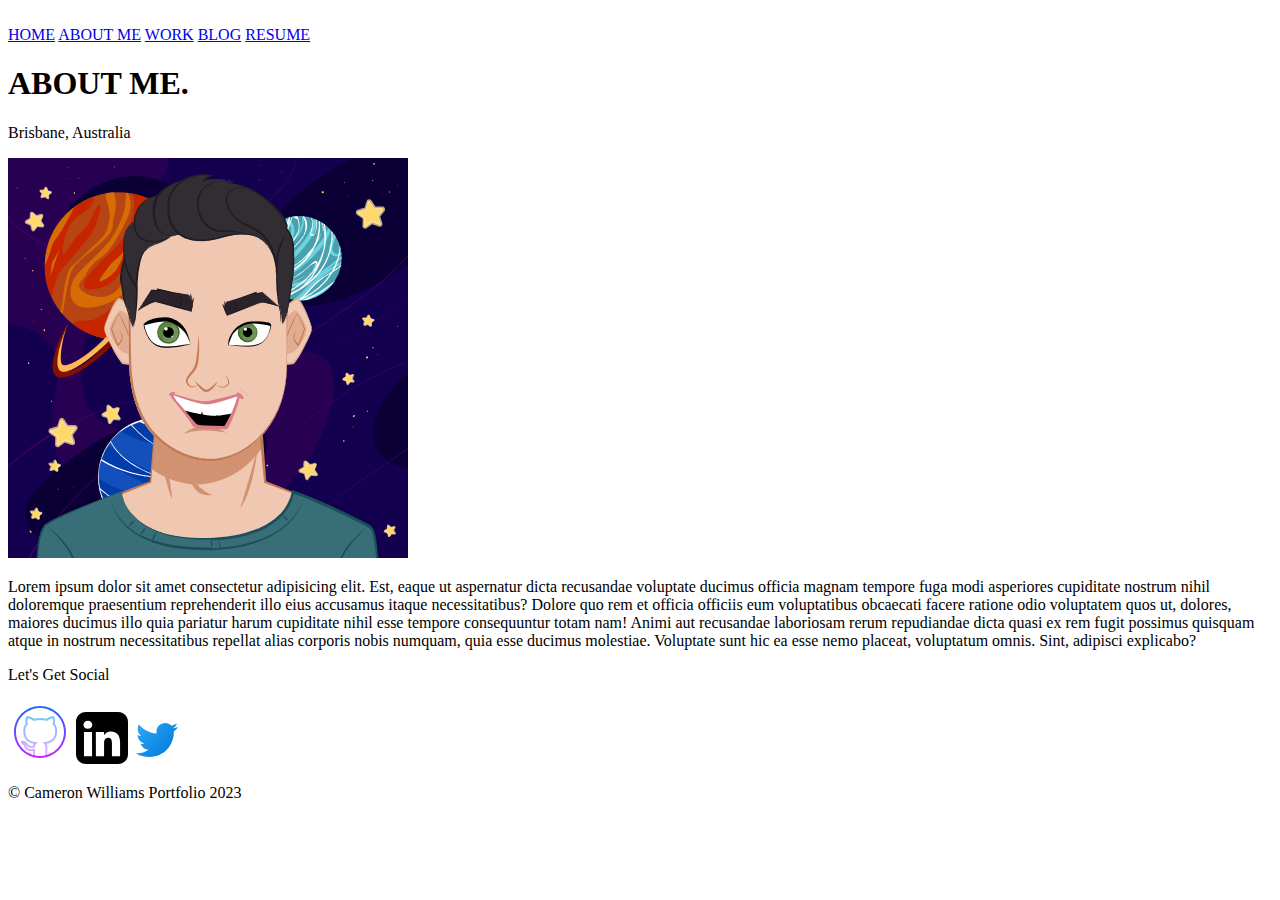
==== src/about-me.html @ 463c6238 "html has been updated for all pages" ====
<!DOCTYPE html>
<html lang="en">
<head>
    <meta charset="UTF-8">
    <meta http-equiv="X-UA-Compatible" content="IE=edge">
    <meta name="viewport" content="width=device-width, initial-scale=1.0">
    <title>Document</title>
</head>
<body>
        <!-- Start of header area -->
            <header>
                <!-- PlaceHolder for Brand image -->
                <img id="logo">

                <!-- Main navigation -->
                <nav>
                    <a href="index.html">HOME</a>
                    <a href="about-me.html">ABOUT ME</a>
                    <a href="work.html">WORK</a>
                    <a href="blog.html">BLOG</a>
                    <a href="resume.html">RESUME</a>
                </nav>
            </header>

            <!-- BIG Hero TEXT  -->
    <section id="hero">
        <h1>ABOUT ME.</h1>
        <p>Brisbane, Australia</p> 
    </section>
        <img src="images/avatar.png" alt="Profile Image of Cameron" />
    <article>
        <p>Lorem ipsum dolor sit amet consectetur adipisicing elit. Est, eaque ut aspernatur dicta recusandae voluptate ducimus officia magnam tempore fuga modi asperiores cupiditate nostrum nihil doloremque praesentium reprehenderit illo eius accusamus itaque necessitatibus? Dolore quo rem et officia officiis eum voluptatibus obcaecati facere ratione odio voluptatem quos ut, dolores, maiores ducimus illo quia pariatur harum cupiditate nihil esse tempore consequuntur totam nam! Animi aut recusandae laboriosam rerum repudiandae dicta quasi ex rem fugit possimus quisquam atque in nostrum necessitatibus repellat alias corporis nobis numquam, quia esse ducimus molestiae. Voluptate sunt hic ea esse nemo placeat, voluptatum omnis. Sint, adipisci explicabo?</p>
    </article>
    </main>
<!-- Social Links above footer of page -->
    <section id="social-links">
        <p>Let's Get Social</p>
        <nav>
            <a href="https://github.com/CameronWD"><img src="images/github.svg" alt="GitHub" /></a>
            <a href="https://linkedin.com"><img src="images/linkedin.svg" alt="LinkedIn" /></a>
            <a href="https://twitter.com"><img src="images/twitter.svg" alt="Twitter" /></a>
        </nav>
    </section>
<!-- Footer section -->
    <footer>
            <p>&copy; Cameron Williams Portfolio 2023</p>
    </footer>
</body>
</html>
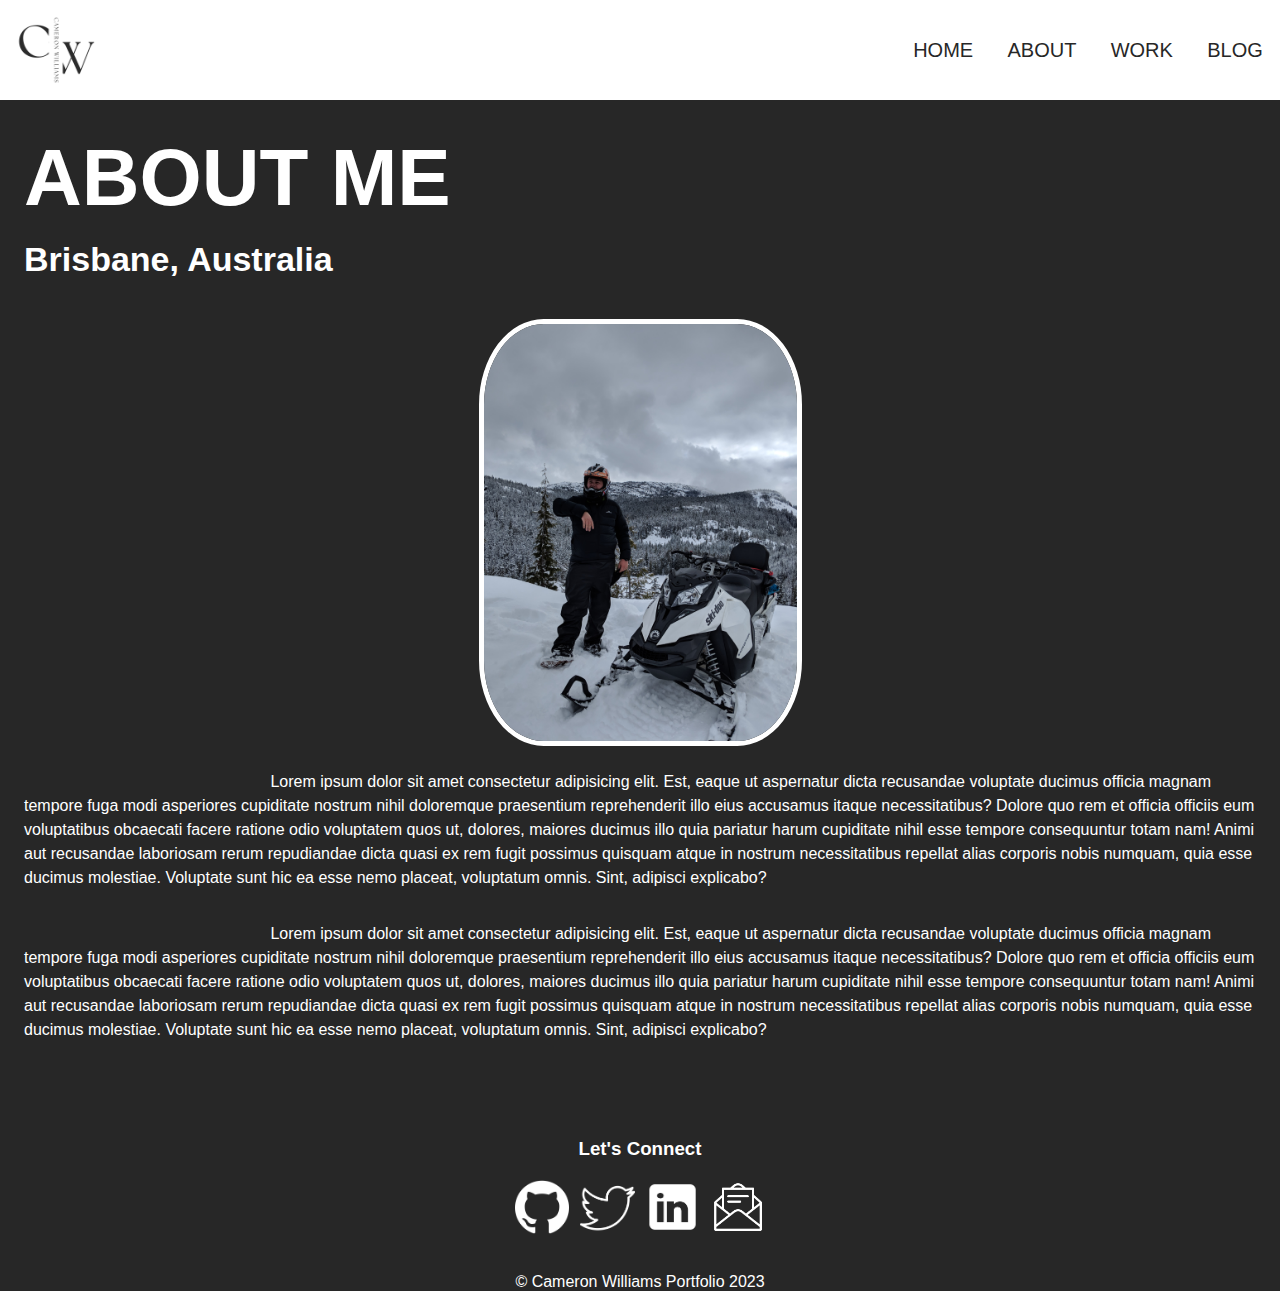
==== commit 61a68bd8: "updated all html and css" ====
--- a/src/about-me.html
+++ b/src/about-me.html
@@ -5,45 +5,46 @@
     <meta http-equiv="X-UA-Compatible" content="IE=edge">
     <meta name="viewport" content="width=device-width, initial-scale=1.0">
     <title>Document</title>
+    <link rel="stylesheet" href="common.css">
 </head>
 <body>
-        <!-- Start of header area -->
-            <header>
-                <!-- PlaceHolder for Brand image -->
-                <img id="logo">
-
-                <!-- Main navigation -->
-                <nav>
-                    <a href="index.html">HOME</a>
-                    <a href="about-me.html">ABOUT ME</a>
-                    <a href="work.html">WORK</a>
-                    <a href="blog.html">BLOG</a>
-                    <a href="resume.html">RESUME</a>
-                </nav>
-            </header>
+    <header>
+        <!-- PlaceHolder for Brand image -->
+        <img id="logo" src="images/CWLogoWhite.png"/>
+        <nav>
+            <a href="index.html">HOME</a>
+            <a href="about-me.html">ABOUT</a>
+            <a href="work.html">WORK</a>
+            <a href="blog.html">BLOG</a>
+        </nav>
+    </header>
 
             <!-- BIG Hero TEXT  -->
     <section id="hero">
-        <h1>ABOUT ME.</h1>
-        <p>Brisbane, Australia</p> 
+        <h1>ABOUT ME</h1>
+        <h2>Brisbane, Australia</h2>
+        <img class="aboutmeimage" src="images/mesnow.jpg" alt="Profile Image of Cameron" /> 
     </section>
-        <img src="images/avatar.png" alt="Profile Image of Cameron" />
+    <main>
     <article>
-        <p>Lorem ipsum dolor sit amet consectetur adipisicing elit. Est, eaque ut aspernatur dicta recusandae voluptate ducimus officia magnam tempore fuga modi asperiores cupiditate nostrum nihil doloremque praesentium reprehenderit illo eius accusamus itaque necessitatibus? Dolore quo rem et officia officiis eum voluptatibus obcaecati facere ratione odio voluptatem quos ut, dolores, maiores ducimus illo quia pariatur harum cupiditate nihil esse tempore consequuntur totam nam! Animi aut recusandae laboriosam rerum repudiandae dicta quasi ex rem fugit possimus quisquam atque in nostrum necessitatibus repellat alias corporis nobis numquam, quia esse ducimus molestiae. Voluptate sunt hic ea esse nemo placeat, voluptatum omnis. Sint, adipisci explicabo?</p>
+        <p class="mainparagraphs">Lorem ipsum dolor sit amet consectetur adipisicing elit. Est, eaque ut aspernatur dicta recusandae voluptate ducimus officia magnam tempore fuga modi asperiores cupiditate nostrum nihil doloremque praesentium reprehenderit illo eius accusamus itaque necessitatibus? Dolore quo rem et officia officiis eum voluptatibus obcaecati facere ratione odio voluptatem quos ut, dolores, maiores ducimus illo quia pariatur harum cupiditate nihil esse tempore consequuntur totam nam! Animi aut recusandae laboriosam rerum repudiandae dicta quasi ex rem fugit possimus quisquam atque in nostrum necessitatibus repellat alias corporis nobis numquam, quia esse ducimus molestiae. Voluptate sunt hic ea esse nemo placeat, voluptatum omnis. Sint, adipisci explicabo?</p>
+        <p class="mainparagraphs">Lorem ipsum dolor sit amet consectetur adipisicing elit. Est, eaque ut aspernatur dicta recusandae voluptate ducimus officia magnam tempore fuga modi asperiores cupiditate nostrum nihil doloremque praesentium reprehenderit illo eius accusamus itaque necessitatibus? Dolore quo rem et officia officiis eum voluptatibus obcaecati facere ratione odio voluptatem quos ut, dolores, maiores ducimus illo quia pariatur harum cupiditate nihil esse tempore consequuntur totam nam! Animi aut recusandae laboriosam rerum repudiandae dicta quasi ex rem fugit possimus quisquam atque in nostrum necessitatibus repellat alias corporis nobis numquam, quia esse ducimus molestiae. Voluptate sunt hic ea esse nemo placeat, voluptatum omnis. Sint, adipisci explicabo?</p>
     </article>
     </main>
-<!-- Social Links above footer of page -->
-    <section id="social-links">
-        <p>Let's Get Social</p>
-        <nav>
-            <a href="https://github.com/CameronWD"><img src="images/github.svg" alt="GitHub" /></a>
-            <a href="https://linkedin.com"><img src="images/linkedin.svg" alt="LinkedIn" /></a>
-            <a href="https://twitter.com"><img src="images/twitter.svg" alt="Twitter" /></a>
-        </nav>
+<!-- Footer section -->
+<footer>
+    <section class="social-links">
+        <div>
+            <h3>Let's Connect</h3>
+            <nav>
+                <a href="https://github.com/"><img src="images/githubw.png" alt="Link to GitHub Profile"/></a>
+                <a href="https://twitter.com/"><img src="images/twitterw.png" alt="Link to twitter profile" /></a>
+                <a href="https://au.linkedin.com/"><img src="images/linkedinw.png" alt="Link to Linkdin profile" /></a>
+                <a href="mailto:14041@coderacademy.edu.au"><img src="images/emailw.png" alt="Click to email me" /></a>
+            </nav>
+        </div>
     </section>
-<!-- Footer section -->
-    <footer>
-            <p>&copy; Cameron Williams Portfolio 2023</p>
-    </footer>
+        <p>&copy; Cameron Williams Portfolio 2023</p>
+</footer>
 </body>
 </html>--- a/src/common.css
+++ b/src/common.css
@@ -0,0 +1,297 @@
+/* Fonts for webpage */
+@import url(https://fonts.googleapis.com/css?family=Montserrat);
+
+/* Site Styling */
+* {
+    box-sizing: border-box;
+    margin: 0;
+    padding: 0;
+    font-family: Roboto, Arial, Helvetica, sans-serif
+}
+
+body {
+    display: flex;
+    flex-direction: column;
+    background-color: #272727;
+    color: white;
+}
+
+header {
+    display: flex;
+    flex-direction: column;
+    align-items: center;
+    padding: 0rem 0 1rem;
+    background-color: white;
+    max-height: 100px;
+}
+
+#logo {
+    width:25%;
+    margin-bottom: 1rem;
+    height: 50%;
+}
+
+header nav {
+    display: flex;
+    justify-content: space-around;
+    width: 80%;
+    overflow:visible;
+}
+
+header nav a {
+    font-size: 1.25rem;
+    color: #272727;
+    text-decoration: none;
+}
+
+#hero {
+    display: flex;
+    flex-direction: column;
+    margin: 1.5rem 1rem;
+}
+#hero h1 {
+    padding: 0.5rem;
+    font-weight: 800;
+    font-size: 10vw;
+}
+#subherobox {
+  display: flex;
+  flex-direction: row;
+}
+#hero h2 {
+    font-size: 4.5vw;
+    padding: 0.5rem;
+}
+
+#bigthree {
+    display: flex;
+    flex-direction: column;
+    align-items: flex-end;
+    justify-content: space-around;
+    white-space: nowrap;
+    width: 50%;
+}
+
+#resumelink img {
+  width: 10vw;
+  float: right;
+  margin-top: 3vh;
+  max-width: 50px;
+}
+
+main {
+    display: flex;
+    align-items: center;
+    margin: 0rem 0.5rem;
+    flex-flow: row;
+    flex-wrap: wrap;
+    justify-content: center;
+}
+
+.mainparagraphs {
+    display: flex;
+    flex-direction: column;
+    align-items: flex-start;
+    margin: 0rem 1rem;
+    text-indent: 20%;
+    margin-bottom: 2rem;
+    line-height: 1.5rem;
+}
+#homepagepicture {
+    width: 50%;
+    border-radius: 50%;
+    float: left;
+    padding: 1rem;
+}
+
+.workimage {
+    max-width: 100%;
+    height: auto;
+    display: inline;
+    margin-bottom: 1rem;
+    width: 100%;
+    border-radius: 5%;
+}
+
+.mywork {
+    margin: 0rem 1rem;
+    min-width: 200px;
+    max-width: 500px;
+    display: flex;
+    flex-flow: column;
+}
+.mywork h2 {
+    line-height: 2rem;
+    margin-bottom: 1rem;
+    text-align: center;
+}
+
+.mywork p {
+    margin-bottom: 6rem;
+}
+.aboutmeimage {
+    display: block;
+    width: 45%;
+    border-radius: 20%;
+    margin-left: auto;
+    margin-right: auto;
+    border: 5px solid white;
+    margin-top: 2rem;
+}
+.social-links {
+    margin: 2rem 2rem;
+    display: flex;
+    justify-content: center;
+}
+.social-links h3 {
+    text-align: center;
+    padding: 1rem;
+}
+.social-links img {
+    width: clamp(2.5rem,2.5vw + 1.8rem, 4rem);
+    padding: 0.2rem;
+}
+
+.social-links img:hover {
+    transform: scale(1.1);
+}
+
+footer {
+    text-align: center;
+    margin-top: 1rem;
+}
+
+
+.container {
+  width: 90%;
+  margin:0 auto;
+}
+.heading {
+  text-align: center;
+  margin:60px 0px;
+  font-size: 1rem;
+}
+.blog-card-area {
+  display: flex;
+  flex-wrap: wrap;
+}
+.blog-card {
+  flex:1;
+  padding:0px 20px;
+  display: flex;
+  margin-bottom: 3rem;
+  min-width: 20rem;
+}
+.blog-content{
+  flex:1;
+  display: flex;
+  flex-direction: column;
+  border-style: solid;
+  padding: 3vw;
+  box-shadow: 8px 10px rgb(97, 96, 96);
+  
+}
+.blog-content:hover{
+  border-color: #7e3975;
+  box-shadow: 8px 10px #7e3975;
+}
+
+.blog-content img{
+  width: 100%;
+  height: auto;
+  object-fit: cover;
+}
+
+.blog-content h3{
+  font-size: 1.1rem;
+  margin: 15px;
+  text-align: center;
+}
+.blog-content p{
+  font-size: 1rem;
+  margin: 15px;
+}
+.read-more {
+  text-decoration: none;
+  display: block;
+  text-align: center;
+  padding:10px 0px;
+  background-color: rgb(97, 96, 96);
+  color: #fff;
+  font-size: 1rem;
+  border-radius: 5px;
+  margin-top: 5px;
+  transition: all 0.5s ease;
+}
+
+.read-more:hover{
+  background-color: #7e3975;
+  cursor: pointer;
+}
+
+
+/* *** TABLET STYLES */
+
+@media only screen and (min-width: 540px ) {
+  header {
+    flex-direction: row;
+    justify-content: space-around;
+    padding: 0;
+  }
+  #logo {
+    width: 10%;
+    margin-bottom: 0;
+    max-height: 100px;
+    max-width: 110px;
+  }
+}
+
+@media only screen and (min-width: 750px){
+#hero h1 {
+    font-size: 80px;
+}
+#subherobox {
+  justify-content: center;
+}
+#hero h2 {
+    font-size: 34px;
+    padding: 0.5rem;
+}
+#homepagepicture {
+  width: 360px;
+}
+#bigthree {
+  align-items: center;
+}
+.aboutmeimage {
+  width: 323px;
+}
+header {
+  justify-content: space-between;
+}
+header nav{
+  width: 40%;
+}
+}
+
+/* *** DESKTOP STYLES *** */
+@media only screen and (min-width: 1000px){
+header nav{
+  width: 30%;
+}
+}
+
+@media only screen and (min-width: 1300px){
+
+  #hero h1 {
+    display: flex;
+    justify-content: flex-start;
+    font-size: 10vw;
+  }
+
+  #resumelink img {
+    margin-left: 3rem;
+    margin-top: 8vw;
+    max-width: 50px;
+}
+}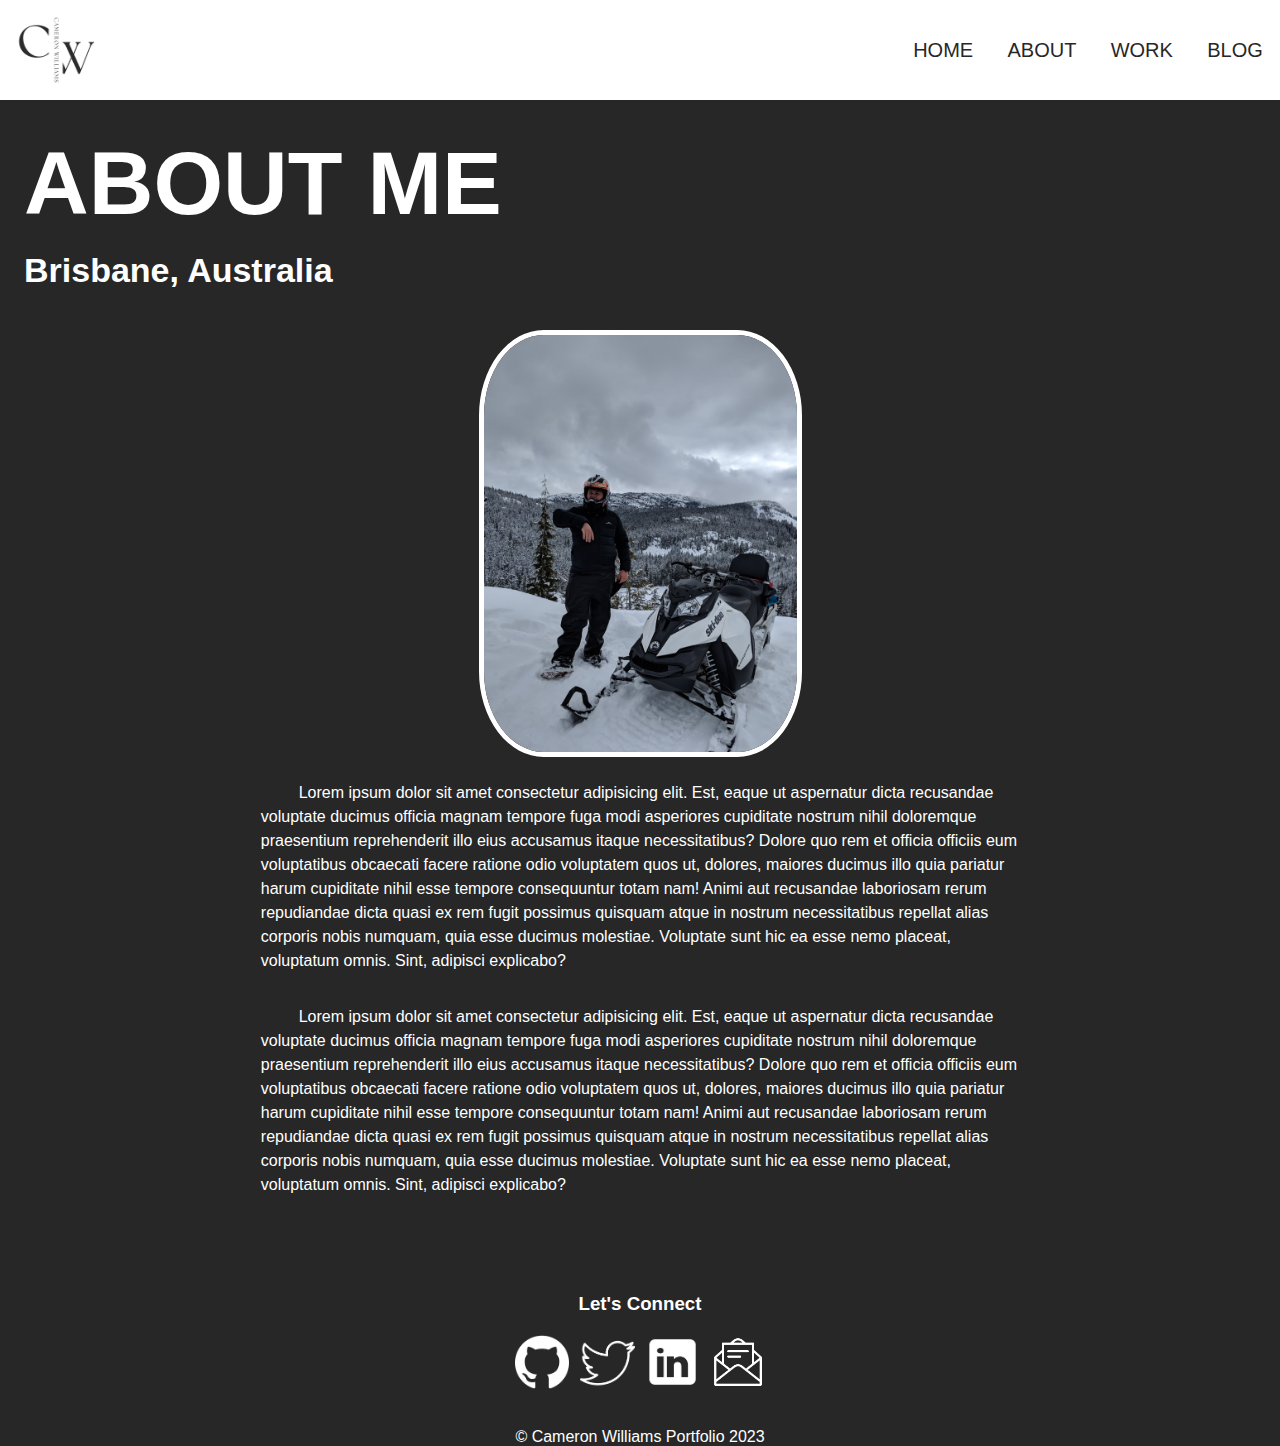
==== commit 4eac83f9: "updating social links" ====
--- a/src/about-me.html
+++ b/src/about-me.html
@@ -37,9 +37,9 @@
         <div>
             <h3>Let's Connect</h3>
             <nav>
-                <a href="https://github.com/"><img src="images/githubw.png" alt="Link to GitHub Profile"/></a>
+                <a href="https://github.com/CameronWD"><img src="images/githubw.png" alt="Link to GitHub Profile"/></a>
                 <a href="https://twitter.com/"><img src="images/twitterw.png" alt="Link to twitter profile" /></a>
-                <a href="https://au.linkedin.com/"><img src="images/linkedinw.png" alt="Link to Linkdin profile" /></a>
+                <a href="https://www.linkedin.com/in/cameron-williams-93318a238/"><img src="images/linkedinw.png" alt="Link to Linkdin profile" /></a>
                 <a href="mailto:14041@coderacademy.edu.au"><img src="images/emailw.png" alt="Click to email me" /></a>
             </nav>
         </div>
--- a/src/common.css
+++ b/src/common.css
@@ -26,9 +26,8 @@
 }
 
 #logo {
-    width:25%;
     margin-bottom: 1rem;
-    height: 50%;
+    height: 70%;
 }
 
 header nav {
@@ -75,7 +74,7 @@
 #resumelink img {
   width: 10vw;
   float: right;
-  margin-top: 3vh;
+  margin-top: 3vw;
   max-width: 50px;
 }
 
@@ -88,6 +87,13 @@
     justify-content: center;
 }
 
+.blogimage {
+  display: block;
+  margin-left: auto;
+  margin-right: auto;
+  width:40%;
+  border-radius: 10%;
+}
 .mainparagraphs {
     display: flex;
     flex-direction: column;
@@ -160,7 +166,6 @@
     text-align: center;
     margin-top: 1rem;
 }
-
 
 .container {
   width: 90%;
@@ -272,6 +277,11 @@
 header nav{
   width: 40%;
 }
+.mainparagraphs {
+  text-indent: 5%;
+  margin-left: 20%;
+  margin-right: 20%;
+}
 }
 
 /* *** DESKTOP STYLES *** */
@@ -279,19 +289,48 @@
 header nav{
   width: 30%;
 }
+#hero h1 {
+  padding: 0.5rem;
+  font-weight: 800;
+  font-size: 7vw;
+}
 }
 
 @media only screen and (min-width: 1300px){
 
   #hero h1 {
-    display: flex;
-    justify-content: flex-start;
-    font-size: 10vw;
-  }
-
+    font-size: 8vw;
+  }
   #resumelink img {
     margin-left: 3rem;
-    margin-top: 8vw;
+    margin-top: 7vw;
     max-width: 50px;
 }
+.mainparagraphs {
+  font-size: 1.5rem;
+  line-height: 2rem;
+  margin-left: 30%;
+  margin-right: 30%;
+}
+#hero h2 {
+  font-size: 34px;
+  padding: 0.5rem;
+}
+}
+
+@media only screen and (min-width: 2000px){
+  .aboutmeimage {
+    width: 500px;
+  }
+
+  #hero h1 {
+    font-size: 5vw;
+  }
+
+  #homepagepicture {
+    width: 600px;
+  }
+  #hero h2 {
+    font-size: 2vw;
+}
 }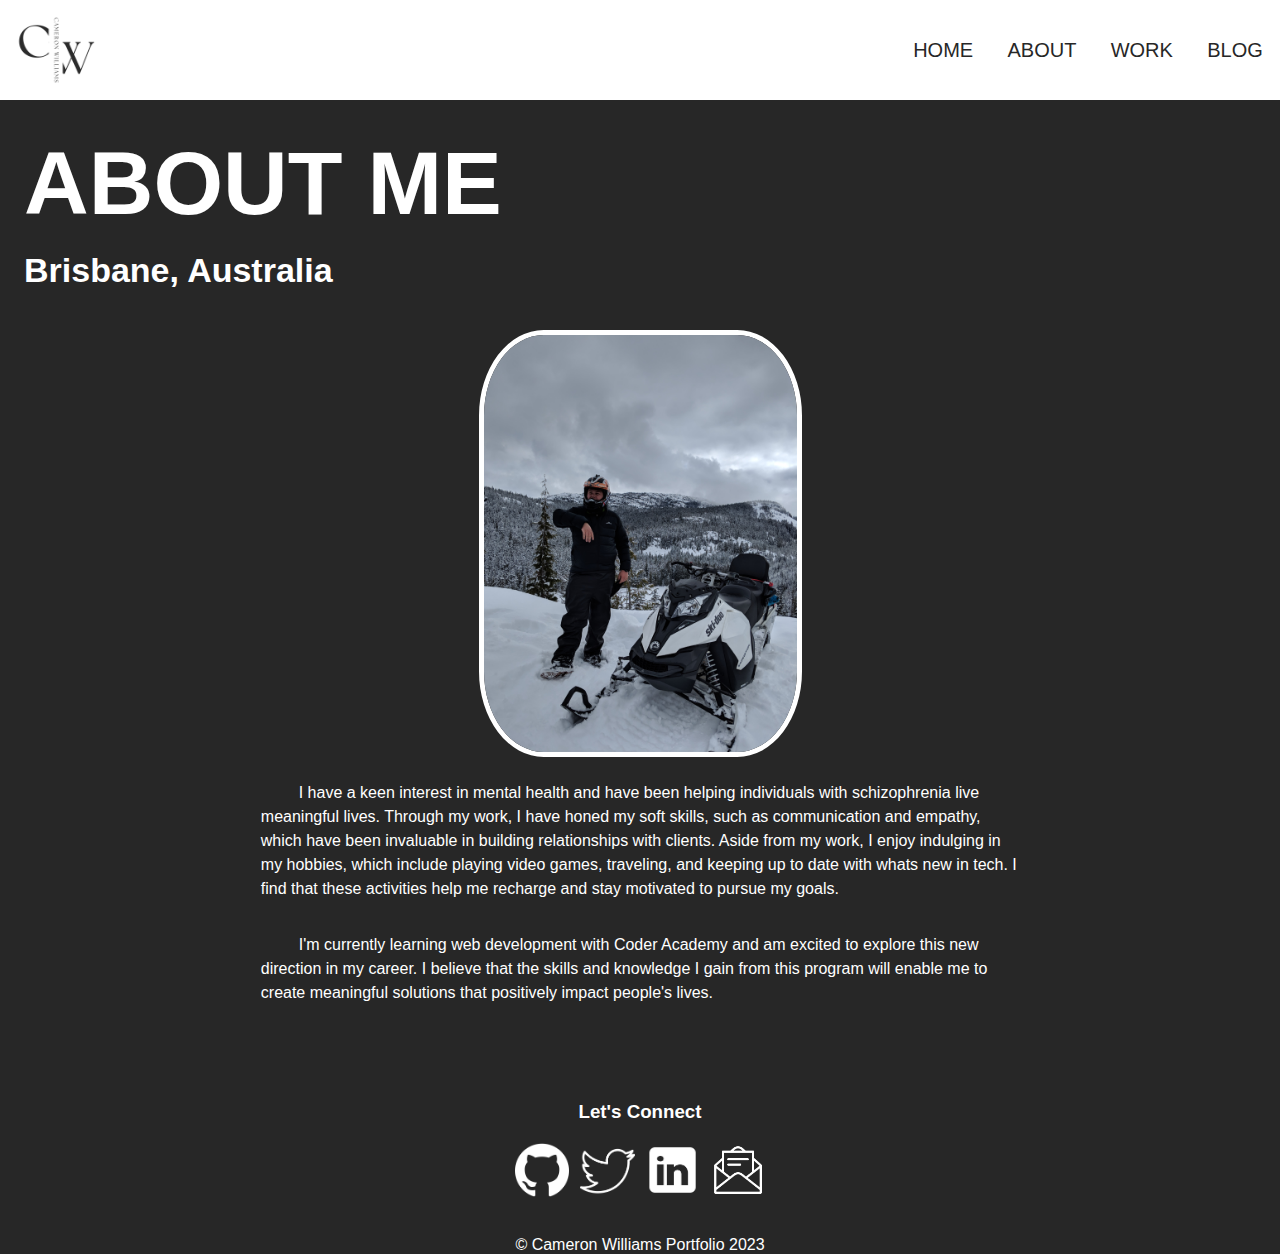
==== commit 44345726: "added personal information" ====
--- a/src/about-me.html
+++ b/src/about-me.html
@@ -27,8 +27,8 @@
     </section>
     <main>
     <article>
-        <p class="mainparagraphs">Lorem ipsum dolor sit amet consectetur adipisicing elit. Est, eaque ut aspernatur dicta recusandae voluptate ducimus officia magnam tempore fuga modi asperiores cupiditate nostrum nihil doloremque praesentium reprehenderit illo eius accusamus itaque necessitatibus? Dolore quo rem et officia officiis eum voluptatibus obcaecati facere ratione odio voluptatem quos ut, dolores, maiores ducimus illo quia pariatur harum cupiditate nihil esse tempore consequuntur totam nam! Animi aut recusandae laboriosam rerum repudiandae dicta quasi ex rem fugit possimus quisquam atque in nostrum necessitatibus repellat alias corporis nobis numquam, quia esse ducimus molestiae. Voluptate sunt hic ea esse nemo placeat, voluptatum omnis. Sint, adipisci explicabo?</p>
-        <p class="mainparagraphs">Lorem ipsum dolor sit amet consectetur adipisicing elit. Est, eaque ut aspernatur dicta recusandae voluptate ducimus officia magnam tempore fuga modi asperiores cupiditate nostrum nihil doloremque praesentium reprehenderit illo eius accusamus itaque necessitatibus? Dolore quo rem et officia officiis eum voluptatibus obcaecati facere ratione odio voluptatem quos ut, dolores, maiores ducimus illo quia pariatur harum cupiditate nihil esse tempore consequuntur totam nam! Animi aut recusandae laboriosam rerum repudiandae dicta quasi ex rem fugit possimus quisquam atque in nostrum necessitatibus repellat alias corporis nobis numquam, quia esse ducimus molestiae. Voluptate sunt hic ea esse nemo placeat, voluptatum omnis. Sint, adipisci explicabo?</p>
+        <p class="mainparagraphs">I have a keen interest in mental health and have been helping individuals with schizophrenia live meaningful lives. Through my work, I have honed my soft skills, such as communication and empathy, which have been invaluable in building relationships with clients. Aside from my work, I enjoy indulging in my hobbies, which include playing video games, traveling, and keeping up to date with whats new in tech. I find that these activities help me recharge and stay motivated to pursue my goals.</p>
+        <p class="mainparagraphs">I'm currently learning web development with Coder Academy and am excited to explore this new direction in my career. I believe that the skills and knowledge I gain from this program will enable me to create meaningful solutions that positively impact people's lives.</p>
     </article>
     </main>
 <!-- Footer section -->
--- a/src/common.css
+++ b/src/common.css
@@ -294,6 +294,9 @@
   font-weight: 800;
   font-size: 7vw;
 }
+.blog-card {
+  min-width: 30rem;
+}
 }
 
 @media only screen and (min-width: 1300px){
